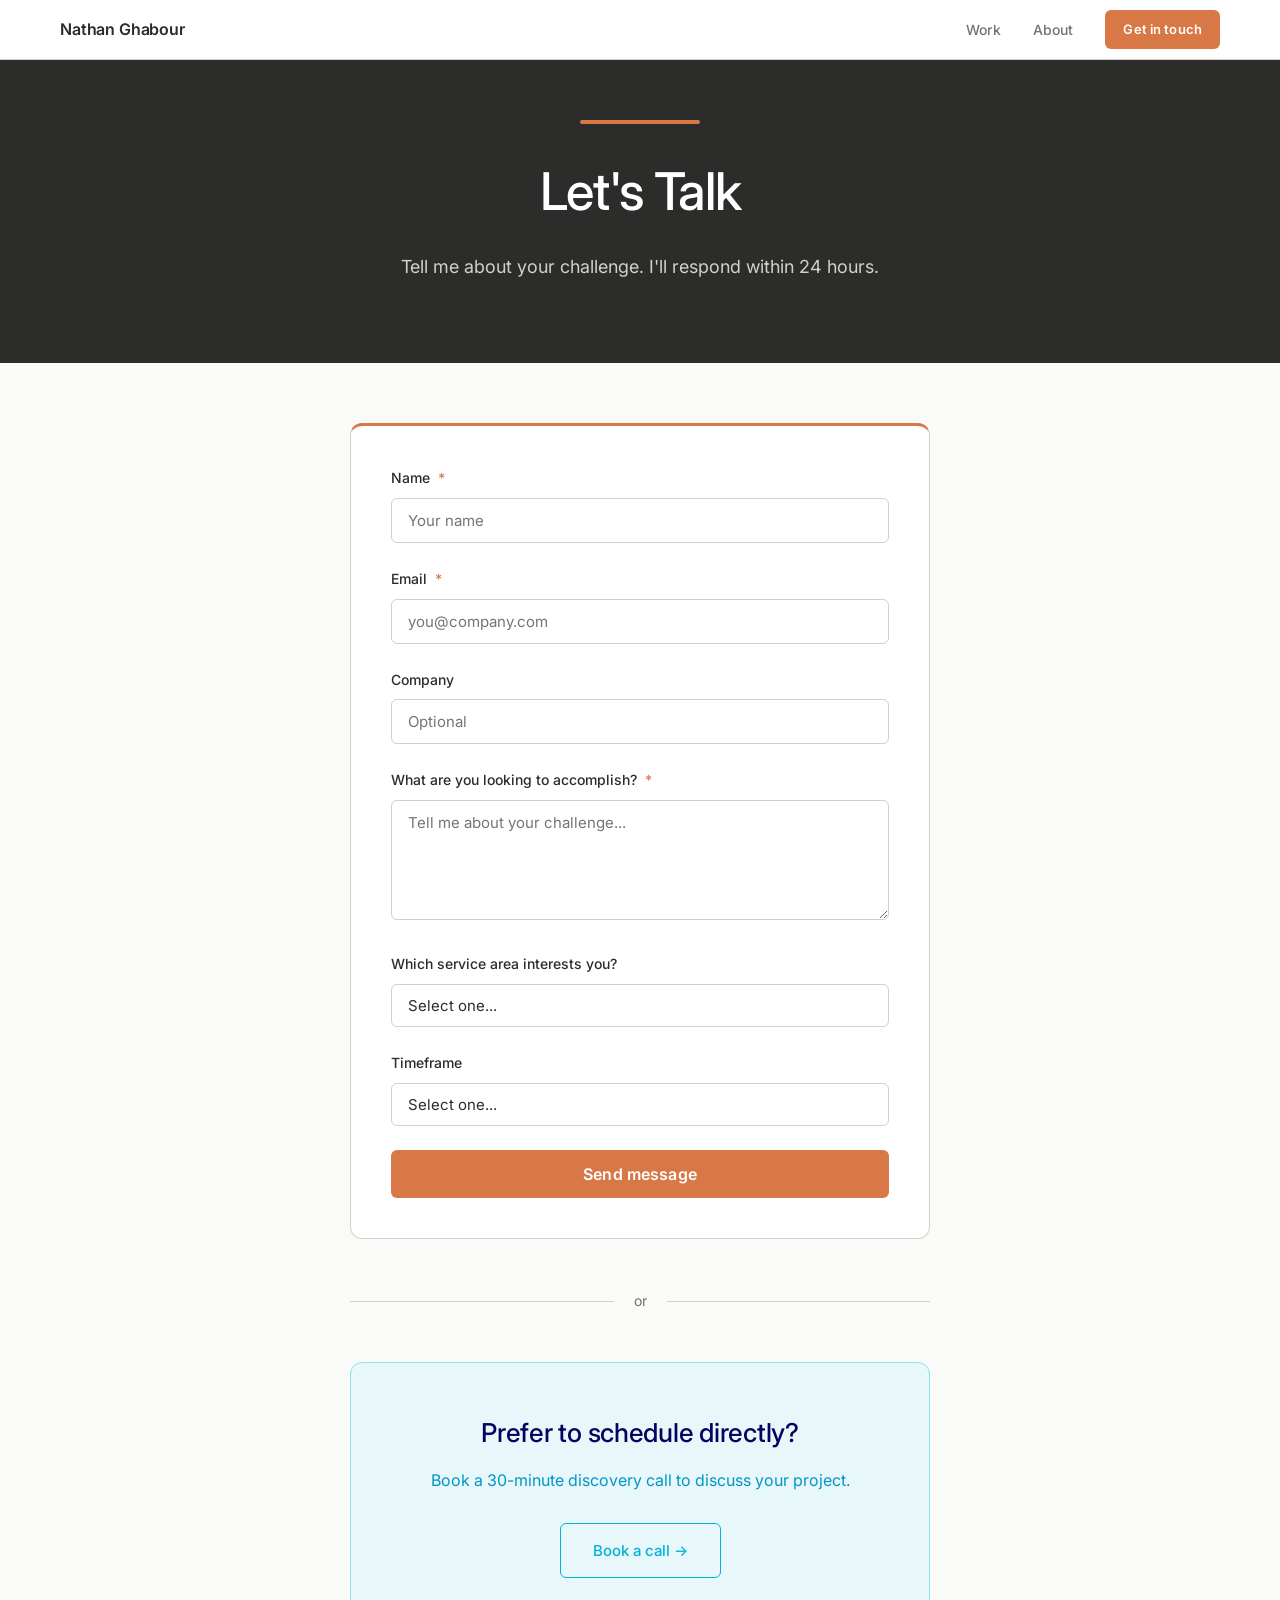
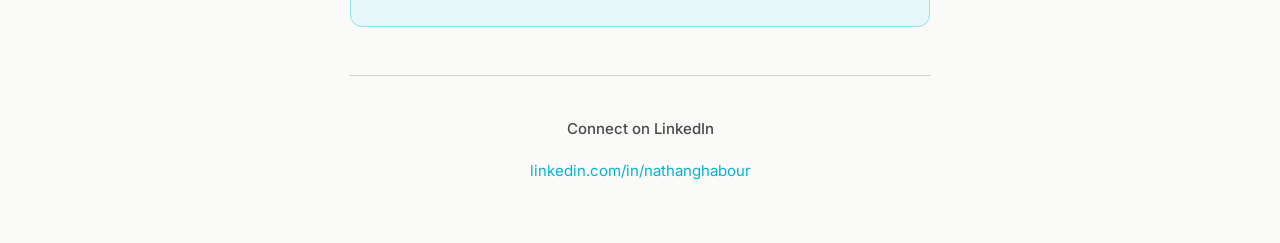
==== contact.html @ dfacf69b "Phase 1 upgrade — new color system, about/contact/case study pages - New color system: Rust Orange (" ====
<!DOCTYPE html>
<html lang="en">
<head>
  <meta charset="UTF-8">
  <meta name="viewport" content="width=device-width, initial-scale=1.0">
  <title>Contact — Nathan Ghabour</title>
  <link rel="preconnect" href="https://fonts.googleapis.com">
  <link href="https://fonts.googleapis.com/css2?family=Inter:wght@400;500;600;700&display=swap" rel="stylesheet">
  <link rel="stylesheet" href="styles.css">
</head>
<body>

  <!-- NAV -->
  <nav class="nav">
    <a href="/" class="nav-logo">Nathan Ghabour</a>
    <div class="nav-links">
      <a href="/#work">Work</a>
      <a href="/about.html">About</a>
      <a href="/contact.html" class="active nav-cta">Get in touch</a>
    </div>
  </nav>

  <!-- HERO -->
  <div class="page-hero">
    <div class="page-hero-accent"></div>
    <h1>Let's Talk</h1>
    <p>Tell me about your challenge. I'll respond within 24 hours.</p>
  </div>

  <!-- CONTACT FORM + CALENDAR -->
  <div class="contact-section">

    <!-- PRIMARY: CONTACT FORM -->
    <div class="form-card">
      <form
        action="https://formspree.io/f/xpwrnkdv"
        method="POST">

        <div class="form-group">
          <label for="name">Name <span class="form-required">*</span></label>
          <input type="text" id="name" name="name" required placeholder="Your name">
        </div>

        <div class="form-group">
          <label for="email">Email <span class="form-required">*</span></label>
          <input type="email" id="email" name="email" required placeholder="you@company.com">
        </div>

        <div class="form-group">
          <label for="company">Company</label>
          <input type="text" id="company" name="company" placeholder="Optional">
        </div>

        <div class="form-group">
          <label for="message">What are you looking to accomplish? <span class="form-required">*</span></label>
          <textarea id="message" name="message" required placeholder="Tell me about your challenge..."></textarea>
        </div>

        <div class="form-group">
          <label for="service">Which service area interests you?</label>
          <select id="service" name="service">
            <option value="">Select one...</option>
            <option value="sizing">Sizing &amp; Strategy</option>
            <option value="data">Data to Design</option>
            <option value="tech">Tech Adoption</option>
            <option value="workflow">Digital Workflow</option>
            <option value="innovation">Innovation Roadmap</option>
            <option value="unsure">Not sure yet</option>
          </select>
        </div>

        <div class="form-group">
          <label for="timeframe">Timeframe</label>
          <select id="timeframe" name="timeframe">
            <option value="">Select one...</option>
            <option value="immediate">Immediate</option>
            <option value="3months">Next 3 months</option>
            <option value="6months">Next 6 months</option>
            <option value="exploring">Exploring</option>
          </select>
        </div>

        <button type="submit" class="submit-btn">Send message</button>
      </form>
    </div>

    <!-- DIVIDER -->
    <div class="contact-divider">
      <span>or</span>
    </div>

    <!-- SECONDARY: CALENDAR -->
    <div class="calendar-card">
      <h3>Prefer to schedule directly?</h3>
      <p>Book a 30-minute discovery call to discuss your project.</p>
      <a href="https://calendar.app.google/raxVFKUH1ApF9yvz9" target="_blank" rel="noopener" class="calendar-btn">Book a call →</a>
    </div>

    <!-- LINKEDIN ONLY -->
    <div class="contact-links-section">
      <h4>Connect on LinkedIn</h4>
      <div class="contact-links">
        <a href="https://linkedin.com/in/nathanghabour" target="_blank" rel="noopener">linkedin.com/in/nathanghabour</a>
      </div>
    </div>

  </div>

</body>
</html>
---- styles.css ----
* { margin: 0; padding: 0; box-sizing: border-box; }

html { scroll-behavior: smooth; }

body {
  font-family: 'Inter', -apple-system, BlinkMacSystemFont, "Segoe UI", Roboto, sans-serif;
  line-height: 1.7;
  color: #2C2C2A;
  background: #FAFAF8;
  -webkit-font-smoothing: antialiased;
  -moz-osx-font-smoothing: grayscale;
}

a { text-decoration: none; color: inherit; }

/* ===== NAV ===== */
.nav {
  background: #FFFFFF;
  border-bottom: 1px solid #D3D1C7;
  padding: 0 60px;
  display: flex;
  align-items: center;
  justify-content: space-between;
  height: 60px;
  position: sticky;
  top: 0;
  z-index: 100;
}

.nav-logo {
  font-size: 16px;
  font-weight: 600;
  color: #2C2C2A;
  letter-spacing: -0.01em;
  text-decoration: none;
}

.nav-links {
  display: flex;
  align-items: center;
  gap: 32px;
}

.nav-links a {
  font-size: 14px;
  font-weight: 500;
  color: #73726C;
  text-decoration: none;
  transition: color 0.18s ease;
  letter-spacing: 0.01em;
}

.nav-links a:hover,
.nav-links a.active {
  color: #2C2C2A;
}

.nav-cta {
  background: #D97847;
  color: #FFFFFF !important;
  padding: 8px 18px;
  border-radius: 6px;
  font-size: 13px !important;
  font-weight: 600 !important;
  transition: background 0.18s ease !important;
}

.nav-cta:hover {
  background: #B85C2F;
  color: #FFFFFF !important;
}

/* ===== HERO (Homepage) ===== */
.hero {
  background: #2C2C2A;
  color: #E5E5E0;
  min-height: 520px;
  display: grid;
  grid-template-columns: 1fr 1fr;
  gap: 0;
}

.hero-content {
  padding: 88px 64px;
  display: flex;
  flex-direction: column;
  justify-content: center;
}

.hero-accent {
  height: 3px;
  width: 48px;
  background: #D97847;
  margin-bottom: 36px;
  border-radius: 2px;
}

.hero h1 {
  font-size: 54px;
  font-weight: 500;
  margin: 0 0 10px 0;
  color: #FFFFFF;
  line-height: 1.08;
  letter-spacing: -0.025em;
}

.hero-tagline {
  font-size: 18px;
  color: #D97847;
  margin: 0 0 28px 0;
  font-weight: 400;
  letter-spacing: 0.01em;
}

.hero-description {
  font-size: 16px;
  line-height: 1.75;
  margin: 0 0 40px 0;
  color: #A8A69E;
  max-width: 440px;
}

.hero-ctas {
  display: flex;
  gap: 12px;
  margin-bottom: 40px;
  flex-wrap: wrap;
}

.hero-contact {
  font-size: 13px;
  color: #6B6A64;
  letter-spacing: 0.01em;
}

.hero-photo {
  background: linear-gradient(160deg, #3A3A38 0%, #232321 100%);
  display: flex;
  align-items: center;
  justify-content: center;
  position: relative;
  overflow: hidden;
}

/* Subtle dot grid texture on photo side */
.hero-photo::before {
  content: '';
  position: absolute;
  inset: 0;
  background-image: radial-gradient(circle, rgba(217,120,71,0.08) 1px, transparent 1px);
  background-size: 28px 28px;
  pointer-events: none;
}

.photo-circle {
  width: 300px;
  height: 300px;
  border-radius: 50%;
  border: 3px solid rgba(217,120,71,0.5);
  position: relative;
  z-index: 1;
  overflow: hidden;
  box-shadow: 0 0 0 8px rgba(217,120,71,0.08), 0 20px 60px rgba(0,0,0,0.3);
}

.photo-circle img {
  width: 100%;
  height: 100%;
  object-fit: cover;
  object-position: center top;
  display: block;
}

/* ===== BUTTONS ===== */
.btn-primary {
  display: inline-block;
  background: #D97847;
  color: #FFFFFF;
  padding: 13px 26px;
  border-radius: 6px;
  font-size: 14px;
  font-weight: 600;
  cursor: pointer;
  transition: background 0.18s ease, transform 0.12s ease;
  letter-spacing: 0.01em;
  text-decoration: none;
}

.btn-primary:hover {
  background: #B85C2F;
  transform: translateY(-1px);
}

.btn-primary:active { transform: translateY(0); }

.btn-secondary {
  display: inline-block;
  background: transparent;
  border: 1px solid rgba(0,180,216,0.6);
  color: #00B4D8;
  padding: 13px 26px;
  border-radius: 6px;
  font-size: 14px;
  font-weight: 500;
  cursor: pointer;
  transition: border-color 0.18s ease, background 0.18s ease, transform 0.12s ease;
  text-decoration: none;
}

.btn-secondary:hover {
  border-color: #00B4D8;
  background: rgba(0,180,216,0.08);
  transform: translateY(-1px);
}

.btn-secondary:active { transform: translateY(0); }

/* ===== SECTIONS ===== */
.section {
  max-width: 1200px;
  margin: 0 auto;
  padding: 80px 60px;
}

/* Anchor offset for sticky nav */
#work, #services, #contact { scroll-margin-top: 20px; }

.section-accent {
  height: 2px;
  width: 40px;
  background: #D97847;
  margin-bottom: 20px;
  border-radius: 2px;
}

.section h2 {
  font-size: 34px;
  font-weight: 500;
  margin: 0 0 14px 0;
  letter-spacing: -0.02em;
  color: #2C2C2A;
}

.section-intro {
  font-size: 16px;
  color: #73726C;
  max-width: 680px;
  margin-bottom: 48px;
  line-height: 1.75;
}

/* ===== PROJECT CARDS ===== */
.projects-grid {
  display: grid;
  grid-template-columns: repeat(2, 1fr);
  gap: 20px;
  margin-bottom: 48px;
}

.project-card {
  background: #FFFFFF;
  border: 1px solid #E8E6DF;
  border-radius: 14px;
  overflow: hidden;
  transition: box-shadow 0.3s cubic-bezier(0.25, 0.46, 0.45, 0.94),
              transform 0.3s cubic-bezier(0.25, 0.46, 0.45, 0.94),
              border-color 0.3s ease;
  text-decoration: none;
  color: inherit;
  display: block;
}

.project-card:hover {
  box-shadow: 0 12px 40px rgba(0,0,0,0.1), 0 2px 8px rgba(0,0,0,0.06);
  transform: translateY(-3px);
  border-color: #D3D1C7;
}

.project-media {
  height: 220px;
  display: flex;
  align-items: center;
  justify-content: center;
  border-bottom: 2px solid #D97847;
  position: relative;
  overflow: hidden;
}

.project-media iframe {
  width: 100%;
  height: 100%;
  border: 0;
  display: block;
}

.project-content {
  padding: 22px 24px 24px;
  background: #F8F8F6;
}

.project-year {
  font-size: 11px;
  color: #D97847;
  font-weight: 600;
  margin-bottom: 8px;
  letter-spacing: 0.06em;
  text-transform: uppercase;
}

.project-card h3 {
  font-size: 21px;
  font-weight: 600;
  margin: 0 0 10px 0;
  letter-spacing: -0.02em;
  color: #2C2C2A;
  line-height: 1.2;
}

.project-description {
  font-size: 14px;
  line-height: 1.65;
  color: #73726C;
  margin: 0 0 16px 0;
}

.project-tags {
  display: flex;
  flex-wrap: wrap;
  gap: 6px;
}

.tag {
  background: rgba(255,255,255,0.8);
  padding: 4px 10px;
  border-radius: 4px;
  font-size: 11px;
  font-weight: 500;
  color: #5F5E5A;
  border: 0.5px solid #D8D6CE;
  letter-spacing: 0.01em;
}

/* Real photo cards */
.card-photo {
  width: 100%;
  height: 100%;
  object-fit: cover;
  display: block;
}

/* ===== SOLS ===== */
.media-sols { background: #0A0A0A; }

/* ===== BODY LABS ===== */
.media-bodylabs {
  background: #FFFFFF;
  padding: 0;
}

.bodylabs-gif {
  width: 100%;
  height: 100%;
  object-fit: contain;
  display: block;
  padding: 8px;
}

/* ===== AMAZON ===== */
.media-amazon {
  background: #000;
  padding: 0;
}

/* ===== NIKE ===== */
.media-nike {
  background: #000;
  padding: 0;
}

/* ===== SERVICES ===== */
.services-section { background: #FAFAF8; }

.services-grid {
  display: grid;
  grid-template-columns: repeat(auto-fit, minmax(200px, 1fr));
  gap: 16px;
  margin-bottom: 40px;
}

.service-card {
  background: #FFFFFF;
  border: 1px solid #E8E6DF;
  border-radius: 10px;
  padding: 26px 24px;
  border-top: 2px solid #D97847;
  transition: box-shadow 0.25s ease, transform 0.25s ease, border-color 0.25s ease;
}

.service-card:hover {
  box-shadow: 0 6px 24px rgba(0,0,0,0.07);
  transform: translateY(-2px);
}

.service-card h3 {
  font-size: 15px;
  font-weight: 600;
  margin: 0 0 10px 0;
  letter-spacing: -0.01em;
  color: #2C2C2A;
}

.service-card p {
  font-size: 13px;
  line-height: 1.65;
  color: #73726C;
  margin: 0;
}

.info-grid {
  display: grid;
  grid-template-columns: 1fr 1fr;
  gap: 20px;
  margin-bottom: 48px;
}

.info-box {
  background: #EFEDE6;
  border-radius: 10px;
  padding: 26px 28px;
}

.info-box h3 {
  font-size: 11px;
  font-weight: 600;
  margin: 0 0 12px 0;
  color: #73726C;
  text-transform: uppercase;
  letter-spacing: 0.08em;
}

.info-box p {
  font-size: 15px;
  line-height: 1.8;
  margin: 0;
  color: #2C2C2A;
}

/* ===== CTA FOOTER ===== */
.cta-footer {
  background: linear-gradient(160deg, #2C2C2A 0%, #1A1A18 100%);
  padding: 80px 60px;
  text-align: center;
  color: white;
}

.cta-footer h2 {
  font-size: 36px;
  font-weight: 500;
  margin: 0 0 16px 0;
  letter-spacing: -0.02em;
  color: #FFFFFF;
}

.cta-footer p {
  font-size: 16px;
  margin: 0 auto 40px;
  color: #8A8880;
  max-width: 480px;
  line-height: 1.75;
}

.cta-buttons {
  display: flex;
  gap: 12px;
  justify-content: center;
  margin-bottom: 28px;
  flex-wrap: wrap;
}

.cta-footer .btn-primary {
  background: #D97847;
  color: #FFFFFF;
}

.cta-footer .btn-primary:hover { background: #B85C2F; }

.cta-footer .btn-secondary {
  border-color: rgba(255,255,255,0.2);
  color: rgba(255,255,255,0.65);
}

.cta-footer .btn-secondary:hover {
  border-color: rgba(255,255,255,0.4);
  background: rgba(255,255,255,0.06);
  color: rgba(255,255,255,0.85);
}

.contact-info {
  font-size: 14px;
  color: #555048;
}

/* ===== PAGE HERO (non-homepage pages) ===== */
.page-hero {
  background: #2C2C2A;
  color: #FAFAF8;
  padding: 60px 60px 80px;
  text-align: center;
}

.page-hero-accent {
  height: 4px;
  width: 120px;
  background: #D97847;
  margin: 0 auto 24px;
  border-radius: 2px;
}

.page-hero h1 {
  font-size: 52px;
  font-weight: 500;
  margin: 0 0 16px 0;
  color: #FFFFFF;
  letter-spacing: -0.025em;
}

.page-hero p {
  font-size: 18px;
  color: #D3D1C7;
  max-width: 600px;
  margin: 0 auto;
}

/* ===== ABOUT PAGE ===== */

/* Hero variant with photo */
.about-hero {
  background: #2C2C2A;
  color: #FAFAF8;
  padding: 80px 60px;
  text-align: center;
}

.about-hero-photo {
  width: 180px;
  height: 180px;
  border-radius: 50%;
  border: 4px solid #D97847;
  margin: 0 auto 32px;
  overflow: hidden;
  display: flex;
  align-items: center;
  justify-content: center;
}

.about-hero-photo img {
  width: 100%;
  height: 100%;
  object-fit: cover;
  object-position: center top;
  display: block;
}

.about-hero h1 {
  font-size: 52px;
  font-weight: 500;
  margin: 0 0 16px 0;
  color: #FFFFFF;
  letter-spacing: -0.025em;
}

.about-hero-tagline {
  font-size: 24px;
  color: #D97847;
  margin-bottom: 16px;
  font-weight: 400;
}

.about-hero-subtitle {
  font-size: 16px;
  color: #D3D1C7;
  max-width: 500px;
  margin: 0 auto;
}

/* Page section (narrower max-width for about/contact) */
.page-section {
  max-width: 1000px;
  margin: 0 auto;
  padding: 80px 60px;
}

.page-section-accent {
  height: 3px;
  width: 60px;
  background: #D97847;
  margin: 0 auto 24px;
  border-radius: 2px;
}

.page-section h2 {
  font-size: 38px;
  font-weight: 500;
  margin: 0 0 16px 0;
  text-align: center;
  color: #2C2C2A;
  letter-spacing: -0.02em;
}

.page-section-intro {
  font-size: 17px;
  color: #4A4A4A;
  text-align: center;
  max-width: 680px;
  margin: 0 auto 48px;
  line-height: 1.7;
}

/* Pillars (How I Think) */
.pillars {
  display: grid;
  grid-template-columns: repeat(3, 1fr);
  gap: 24px;
  margin-bottom: 60px;
}

.pillar {
  background: #FFFFFF;
  border: 0.5px solid #D3D1C7;
  border-radius: 12px;
  padding: 32px;
}

.pillar-rust { border-top: 3px solid #D97847; }
.pillar-cyan { border-top: 3px solid #00B4D8; }
.pillar-mustard { border-top: 3px solid #E9B949; }

.pillar-icon {
  font-size: 32px;
  margin-bottom: 16px;
}

.pillar h3 {
  font-size: 20px;
  font-weight: 600;
  margin: 0 0 12px 0;
  color: #2C2C2A;
  letter-spacing: -0.01em;
}

.pillar p {
  font-size: 15px;
  line-height: 1.7;
  margin: 0;
  color: #4A4A4A;
  font-style: italic;
}

/* Through-line */
.through-line {
  background: #E8F7FA;
  border-left: 4px solid #00B4D8;
  padding: 48px;
  border-radius: 8px;
  margin: 0 0 0 0;
}

.through-line h3 {
  font-size: 13px;
  font-weight: 600;
  letter-spacing: 0.08em;
  text-transform: uppercase;
  color: #0096C7;
  margin: 0 0 20px 0;
}

.through-line-quote {
  font-size: 22px;
  line-height: 1.5;
  margin: 0 0 24px 0;
  color: #03045E;
  font-weight: 500;
  letter-spacing: -0.01em;
}

.through-line p {
  font-size: 16px;
  margin: 0 0 14px 0;
  color: #03045E;
  line-height: 1.7;
}

.through-line p:last-child { margin-bottom: 0; }

/* Timeline */
.timeline {
  position: relative;
  padding-left: 40px;
  margin: 60px 0;
}

.timeline::before {
  content: '';
  position: absolute;
  left: 15px;
  top: 0;
  bottom: 0;
  width: 3px;
  background: linear-gradient(to bottom, #D97847, #00B4D8, #E9B949, #00B4D8, #D97847);
}

.timeline-item {
  position: relative;
  margin-bottom: 48px;
}

.timeline-item:last-child { margin-bottom: 0; }

.timeline-dot {
  position: absolute;
  left: -32px;
  top: 6px;
  width: 14px;
  height: 14px;
  border-radius: 50%;
  border: 3px solid #FAFAF8;
}

.timeline-dot-rust { background: #D97847; }
.timeline-dot-cyan { background: #00B4D8; }
.timeline-dot-mustard { background: #E9B949; }

.timeline-year {
  font-size: 12px;
  color: #D97847;
  font-weight: 600;
  margin-bottom: 6px;
  text-transform: uppercase;
  letter-spacing: 0.06em;
}

.timeline-item h4 {
  font-size: 20px;
  font-weight: 600;
  margin: 0 0 10px 0;
  color: #2C2C2A;
  letter-spacing: -0.01em;
}

.timeline-item p {
  font-size: 15px;
  color: #4A4A4A;
  margin: 0;
  line-height: 1.65;
}

/* Secret Sauce */
.sauce-grid {
  display: grid;
  grid-template-columns: repeat(3, 1fr);
  gap: 24px;
  margin-top: 48px;
}

.sauce-card {
  background: #FFFFFF;
  border-radius: 12px;
  padding: 32px;
  text-align: center;
  border: 0.5px solid #D3D1C7;
}

.sauce-card:nth-child(1) { border-top: 3px solid #D97847; }
.sauce-card:nth-child(2) { border-top: 3px solid #00B4D8; }
.sauce-card:nth-child(3) { border-top: 3px solid #E9B949; }

.sauce-card h4 {
  font-size: 17px;
  font-weight: 600;
  margin: 0 0 12px 0;
  color: #2C2C2A;
  letter-spacing: -0.01em;
}

.sauce-card p {
  font-size: 14px;
  line-height: 1.65;
  color: #4A4A4A;
  margin: 0;
}

/* About CTA */
.about-cta {
  background: linear-gradient(135deg, #2C2C2A 0%, #1A1A18 100%);
  padding: 60px;
  text-align: center;
  border-radius: 12px;
  color: white;
  margin-top: 40px;
}

.about-cta h3 {
  font-size: 34px;
  font-weight: 500;
  margin: 0 0 16px 0;
  color: #FFFFFF;
  letter-spacing: -0.02em;
}

.about-cta p {
  font-size: 17px;
  margin: 0 auto 36px;
  color: #A8A69E;
  max-width: 520px;
  line-height: 1.7;
}

/* ===== CONTACT PAGE ===== */
.contact-section {
  max-width: 700px;
  margin: 0 auto;
  padding: 60px;
}

.form-card {
  background: #FFFFFF;
  border: 0.5px solid #D3D1C7;
  border-radius: 12px;
  padding: 40px;
  margin-bottom: 48px;
  border-top: 3px solid #D97847;
}

.form-group {
  margin-bottom: 24px;
}

.form-group label {
  display: block;
  font-size: 14px;
  font-weight: 500;
  margin-bottom: 8px;
  color: #2C2C2A;
}

.form-required {
  color: #D97847;
  margin-left: 4px;
}

.form-group input[type="text"],
.form-group input[type="email"],
.form-group textarea,
.form-group select {
  width: 100%;
  padding: 12px 16px;
  font-size: 15px;
  border: 0.5px solid #D3D1C7;
  border-radius: 6px;
  font-family: inherit;
  background: #FFFFFF;
  color: #2C2C2A;
  transition: all 0.2s;
  outline: none;
  -webkit-appearance: none;
}

.form-group input:focus,
.form-group textarea:focus,
.form-group select:focus {
  border-color: #D97847;
  box-shadow: 0 0 0 3px rgba(217,120,71,0.1);
}

.form-group textarea {
  min-height: 120px;
  resize: vertical;
}

.submit-btn {
  background: #D97847;
  color: #FFFFFF;
  padding: 14px 32px;
  border-radius: 6px;
  font-size: 16px;
  font-weight: 600;
  border: none;
  cursor: pointer;
  width: 100%;
  transition: background 0.2s;
  font-family: inherit;
  letter-spacing: 0.01em;
}

.submit-btn:hover { background: #B85C2F; }

/* Contact divider */
.contact-divider {
  text-align: center;
  margin: 48px 0;
  position: relative;
}

.contact-divider::before {
  content: '';
  position: absolute;
  left: 0;
  right: 0;
  top: 50%;
  height: 1px;
  background: #D3D1C7;
}

.contact-divider span {
  position: relative;
  background: #FAFAF8;
  padding: 0 20px;
  font-size: 14px;
  color: #73726C;
}

/* Calendar section */
.calendar-card {
  text-align: center;
  background: #E8F7FA;
  border-radius: 12px;
  padding: 48px;
  border: 0.5px solid #90E0EF;
}

.calendar-card h3 {
  font-size: 26px;
  font-weight: 500;
  margin: 0 0 12px 0;
  color: #03045E;
  letter-spacing: -0.01em;
}

.calendar-card p {
  font-size: 16px;
  color: #0096C7;
  margin: 0 0 28px 0;
}

.calendar-btn {
  background: transparent;
  border: 1px solid #00B4D8;
  color: #00B4D8;
  padding: 14px 32px;
  border-radius: 6px;
  font-size: 15px;
  font-weight: 500;
  cursor: pointer;
  text-decoration: none;
  display: inline-block;
  transition: all 0.2s;
}

.calendar-btn:hover { background: rgba(0,180,216,0.1); }

/* Contact info links */
.contact-links-section {
  text-align: center;
  margin-top: 48px;
  padding-top: 40px;
  border-top: 1px solid #D3D1C7;
}

.contact-links-section h4 {
  font-size: 15px;
  font-weight: 500;
  margin: 0 0 16px 0;
  color: #4A4A4A;
}

.contact-links {
  display: flex;
  justify-content: center;
  gap: 24px;
  flex-wrap: wrap;
}

.contact-links a {
  color: #00B4D8;
  text-decoration: none;
  font-size: 15px;
  transition: color 0.2s;
}

.contact-links a:hover {
  color: #0096C7;
  text-decoration: underline;
}

/* ===== SOLS CASE STUDY ===== */
.case-hero {
  background: #2C2C2A;
  color: #FAFAF8;
  padding: 80px 60px;
  text-align: center;
}

.case-hero-accent {
  height: 4px;
  width: 80px;
  background: #D97847;
  margin: 0 auto 24px;
  border-radius: 2px;
}

.case-hero-year {
  font-size: 13px;
  color: #D97847;
  font-weight: 600;
  margin-bottom: 12px;
  letter-spacing: 0.08em;
  text-transform: uppercase;
}

.case-hero h1 {
  font-size: 52px;
  font-weight: 500;
  margin: 0 0 16px 0;
  line-height: 1.1;
  color: #FFFFFF;
  letter-spacing: -0.025em;
}

.case-hero-subtitle {
  font-size: 20px;
  color: #D3D1C7;
  max-width: 600px;
  margin: 0 auto 48px;
  line-height: 1.6;
}

.case-hero-media {
  max-width: 820px;
  margin: 0 auto;
  border-radius: 12px;
  overflow: hidden;
  border: 2px solid rgba(217,120,71,0.4);
  position: relative;
  padding-bottom: 50%;
  background: #1A1A18;
}

.case-hero-media iframe {
  position: absolute;
  top: 0; left: 0;
  width: 100%;
  height: 100%;
  border: 0;
}

/* Case study sections */
.case-section {
  max-width: 1000px;
  margin: 0 auto;
  padding: 80px 60px;
}

.case-label {
  font-size: 12px;
  color: #D97847;
  font-weight: 600;
  letter-spacing: 0.08em;
  margin-bottom: 12px;
  text-transform: uppercase;
}

.case-section h2 {
  font-size: 34px;
  font-weight: 500;
  margin: 0 0 20px 0;
  line-height: 1.2;
  color: #2C2C2A;
  letter-spacing: -0.02em;
}

.case-section p {
  font-size: 17px;
  line-height: 1.7;
  margin: 0 0 20px 0;
  color: #4A4A4A;
}

.case-section p:last-child { margin-bottom: 0; }

/* Split layout */
.case-split {
  display: grid;
  grid-template-columns: 1fr 1fr;
  gap: 48px;
  margin: 48px 0;
  align-items: start;
}

.case-split-text h3 {
  font-size: 19px;
  font-weight: 600;
  margin: 0 0 16px 0;
  color: #2C2C2A;
  letter-spacing: -0.01em;
}

.case-split-text ul {
  list-style: none;
  padding: 0;
  margin: 0;
}

.case-split-text li {
  font-size: 15px;
  line-height: 1.65;
  margin-bottom: 14px;
  padding-left: 24px;
  position: relative;
  color: #4A4A4A;
}

.case-split-text li::before {
  content: "→";
  position: absolute;
  left: 0;
  color: #00B4D8;
  font-weight: 600;
}

.case-visual {
  background: #FFFFFF;
  border-radius: 12px;
  border: 1px dashed #D3D1C7;
  display: flex;
  align-items: center;
  justify-content: center;
  min-height: 240px;
  color: #B4B2A9;
  font-size: 13px;
  text-align: center;
  line-height: 1.6;
  padding: 24px;
}

.case-visual img {
  width: 100%;
  height: 100%;
  object-fit: cover;
  border-radius: 12px;
}

/* Key insight callout */
.key-insight {
  background: #FDF9EC;
  border-left: 4px solid #E9B949;
  padding: 28px 32px;
  border-radius: 8px;
  margin: 40px 0;
}

.key-insight p {
  font-size: 17px;
  margin: 0;
  color: #2C2C2A;
  line-height: 1.7;
}

.key-insight strong {
  color: #9D7210;
  font-weight: 600;
}

/* Outcome callout */
.outcome-box {
  background: #E8F7FA;
  border-left: 4px solid #00B4D8;
  padding: 32px 36px;
  border-radius: 8px;
  margin: 40px 0;
}

.outcome-label {
  font-size: 12px;
  color: #0096C7;
  font-weight: 600;
  letter-spacing: 0.08em;
  margin-bottom: 12px;
  text-transform: uppercase;
}

.outcome-box h3 {
  font-size: 26px;
  font-weight: 500;
  margin: 0 0 12px 0;
  color: #03045E;
  letter-spacing: -0.01em;
}

.outcome-box p {
  font-size: 17px;
  margin: 0;
  color: #03045E;
  line-height: 1.7;
}

/* Process cards */
.process-grid {
  display: grid;
  grid-template-columns: repeat(3, 1fr);
  gap: 24px;
  margin-top: 40px;
}

.process-card {
  background: #FFFFFF;
  border-radius: 12px;
  padding: 28px 24px;
  text-align: center;
  border: 0.5px solid #D3D1C7;
  border-top: 3px solid #D97847;
}

.process-card h4 {
  font-size: 17px;
  font-weight: 600;
  margin: 0 0 8px 0;
  color: #2C2C2A;
  letter-spacing: -0.01em;
}

.process-card p {
  font-size: 14px;
  margin: 0;
  color: #73726C;
  line-height: 1.6;
}

.process-icon {
  font-size: 32px;
  margin-bottom: 16px;
}

/* Case CTA */
.case-cta {
  background: #FFFFFF;
  padding: 60px;
  text-align: center;
  border-radius: 12px;
  border: 0.5px solid #D3D1C7;
  margin-top: 60px;
}

.case-cta h3 {
  font-size: 30px;
  font-weight: 500;
  margin: 0 0 16px 0;
  color: #2C2C2A;
  letter-spacing: -0.02em;
}

.case-cta p {
  font-size: 17px;
  color: #4A4A4A;
  margin: 0 0 32px 0;
  line-height: 1.7;
}

/* Back link */
.breadcrumb {
  padding: 20px 60px;
  background: #FFFFFF;
  border-bottom: 1px solid #E8E6DF;
}

.breadcrumb a {
  font-size: 13px;
  color: #73726C;
  text-decoration: none;
  display: inline-flex;
  align-items: center;
  gap: 6px;
  transition: color 0.18s;
}

.breadcrumb a:hover { color: #2C2C2A; }

/* ===== RESPONSIVE ===== */
@media (max-width: 900px) {
  .pillars { grid-template-columns: 1fr; }
  .sauce-grid { grid-template-columns: 1fr 1fr; }
  .process-grid { grid-template-columns: 1fr 1fr; }
  .case-split { grid-template-columns: 1fr; gap: 32px; }
}

@media (max-width: 768px) {
  .nav { padding: 0 24px; }
  .nav-links { gap: 20px; }

  .hero {
    grid-template-columns: 1fr;
    min-height: auto;
  }

  .hero-content {
    padding: 64px 28px 48px;
  }

  .hero h1 { font-size: 40px; }
  .hero-description { max-width: 100%; }

  .hero-photo {
    padding: 48px 28px;
    min-height: 260px;
  }

  .photo-circle {
    width: 200px;
    height: 200px;
  }

  .section { padding: 60px 24px; }
  .page-section { padding: 60px 24px; }
  .case-section { padding: 60px 24px; }
  .contact-section { padding: 40px 24px; }

  .projects-grid { grid-template-columns: 1fr; }
  .info-grid { grid-template-columns: 1fr; }
  .pillars { grid-template-columns: 1fr; }
  .sauce-grid { grid-template-columns: 1fr; }
  .process-grid { grid-template-columns: 1fr; }
  .case-split { grid-template-columns: 1fr; }

  .cta-footer { padding: 64px 28px; }
  .about-cta { padding: 40px 24px; }
  .through-line { padding: 32px 28px; }
  .breadcrumb { padding: 16px 24px; }

  .case-hero { padding: 60px 24px; }
  .case-hero h1 { font-size: 38px; }
  .case-hero-subtitle { font-size: 17px; }

  .about-hero { padding: 60px 24px; }
  .about-hero h1 { font-size: 40px; }

  .page-hero { padding: 48px 24px 60px; }
  .page-hero h1 { font-size: 40px; }

  .services-grid { grid-template-columns: 1fr 1fr; }
}

@media (max-width: 480px) {
  .hero h1 { font-size: 34px; }
  .services-grid { grid-template-columns: 1fr; }
  .hero-ctas { flex-direction: column; }
  .btn-primary, .btn-secondary { text-align: center; }
  .cta-buttons { flex-direction: column; align-items: center; }
  .nav-links .nav-cta { display: none; }
}
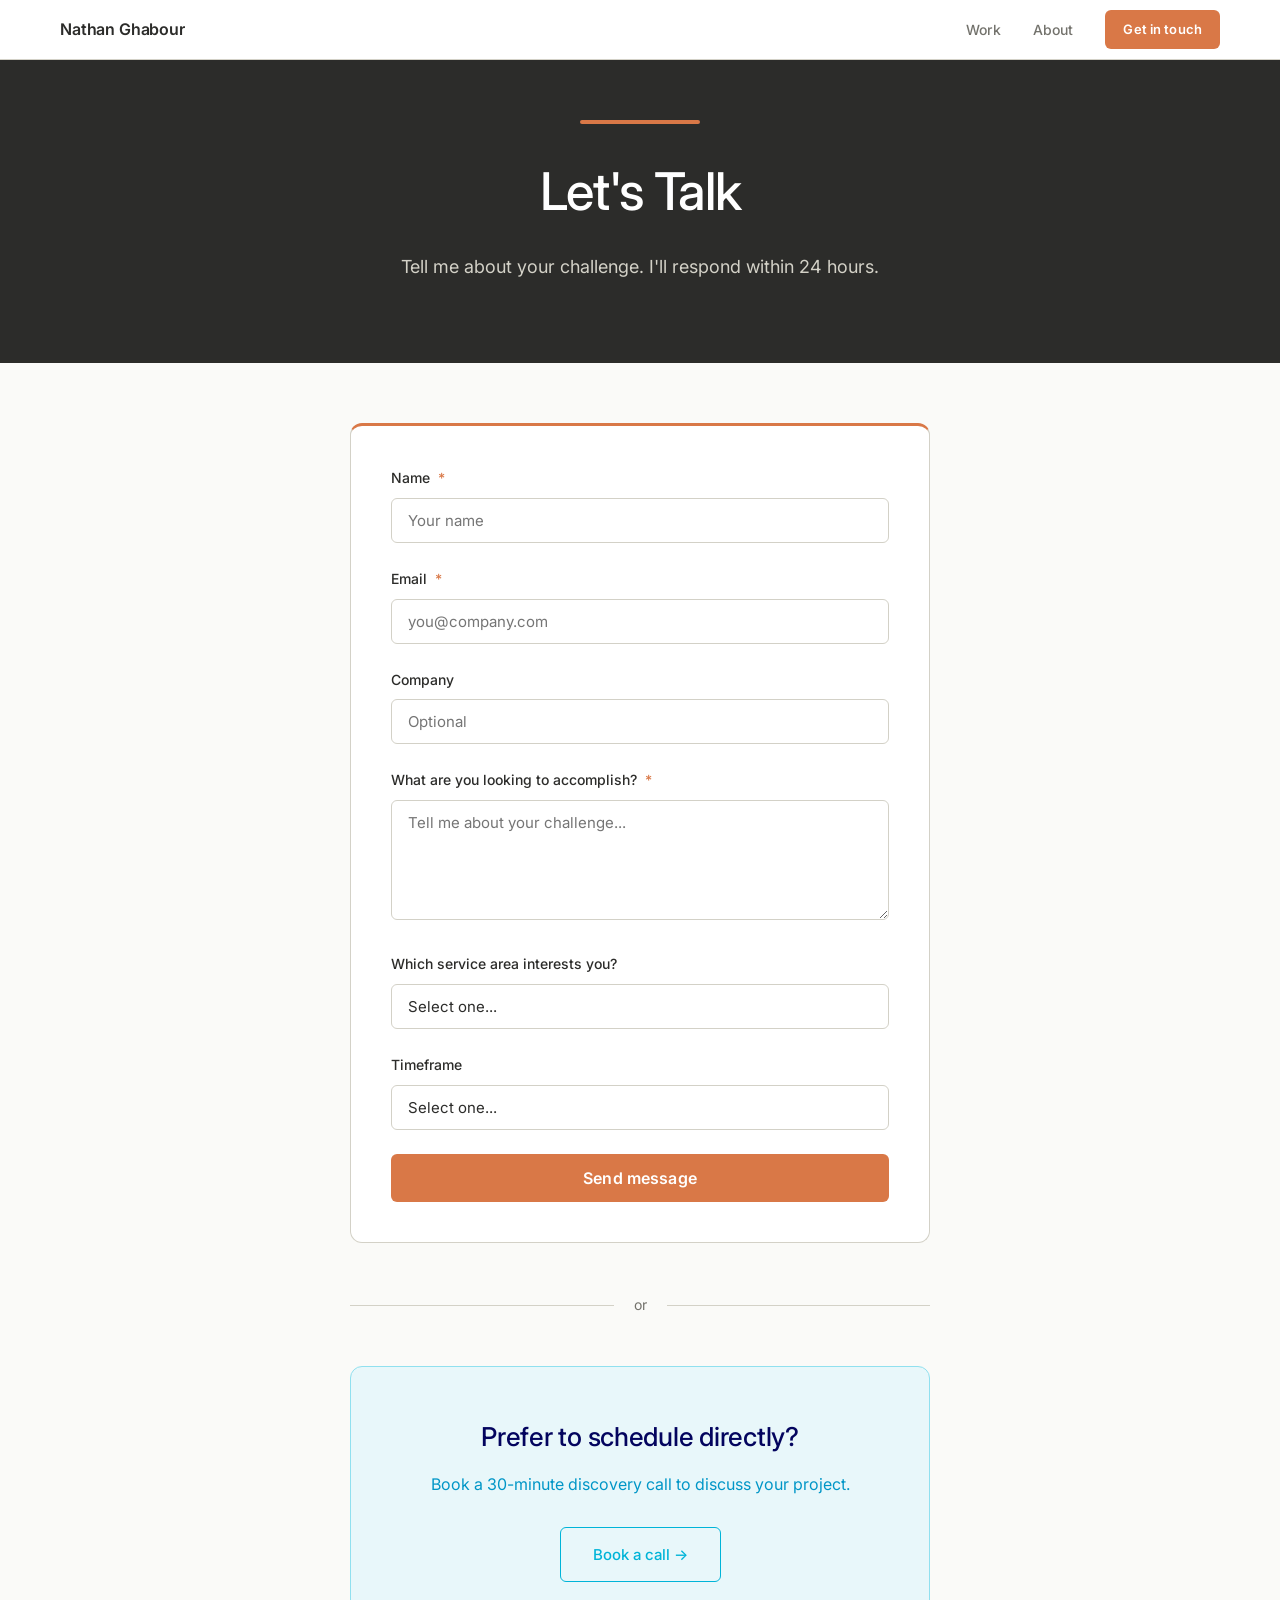
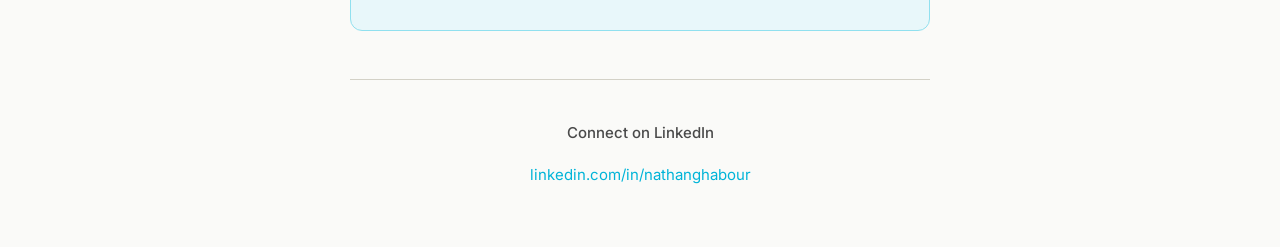
==== commit ab755c32: "Fix broken contact form - mailto fallback to hello@nathanghabour.com Formspree ID xpwrnkdv was inval" ====
--- a/contact.html
+++ b/contact.html
@@ -32,9 +32,7 @@
 
     <!-- PRIMARY: CONTACT FORM -->
     <div class="form-card">
-      <form
-        action="https://formspree.io/f/xpwrnkdv"
-        method="POST">
+      <form id="contact-form">
 
         <div class="form-group">
           <label for="name">Name <span class="form-required">*</span></label>
@@ -84,6 +82,32 @@
       </form>
     </div>
 
+    <script>
+      document.getElementById('contact-form').addEventListener('submit', function(e) {
+        e.preventDefault();
+        var name     = document.getElementById('name').value;
+        var email    = document.getElementById('email').value;
+        var company  = document.getElementById('company').value;
+        var message  = document.getElementById('message').value;
+        var service  = document.getElementById('service').value;
+        var timeframe = document.getElementById('timeframe').value;
+
+        var subject = 'New inquiry from ' + name + (company ? ' (' + company + ')' : '');
+        var body =
+          'Name: ' + name + '\n' +
+          'Email: ' + email + '\n' +
+          (company ? 'Company: ' + company + '\n' : '') +
+          (service  ? 'Service area: ' + service + '\n' : '') +
+          (timeframe ? 'Timeframe: ' + timeframe + '\n' : '') +
+          '\nMessage:\n' + message;
+
+        window.location.href =
+          'mailto:hello@nathanghabour.com' +
+          '?subject=' + encodeURIComponent(subject) +
+          '&body=' + encodeURIComponent(body);
+      });
+    </script>
+
     <!-- DIVIDER -->
     <div class="contact-divider">
       <span>or</span>
--- a/styles.css
+++ b/styles.css
@@ -1284,6 +1284,141 @@
 
 .breadcrumb a:hover { color: #2C2C2A; }
 
+/* ===== LOGOS SECTION ===== */
+.logos-section {
+  background: #FAFAF8;
+  border-top: 1px solid #E8E6DF;
+  border-bottom: 1px solid #E8E6DF;
+  padding: 32px 60px;
+}
+
+.logos-inner {
+  max-width: 1200px;
+  margin: 0 auto;
+  display: flex;
+  align-items: center;
+  gap: 40px;
+}
+
+.logos-label {
+  font-size: 11px;
+  font-weight: 600;
+  letter-spacing: 0.1em;
+  text-transform: uppercase;
+  color: #B4B2A9;
+  white-space: nowrap;
+  flex-shrink: 0;
+}
+
+.logos-row {
+  display: flex;
+  align-items: center;
+  gap: 0;
+  flex: 1;
+}
+
+.logo-item {
+  flex: 1;
+  display: flex;
+  align-items: center;
+  justify-content: center;
+  padding: 12px 24px;
+  border-right: 1px solid #E8E6DF;
+  text-decoration: none;
+  transition: opacity 0.2s ease;
+  opacity: 0.45;
+}
+
+.logo-item:last-child { border-right: none; }
+
+.logo-item:hover { opacity: 1; }
+
+.logo-text {
+  font-weight: 700;
+  letter-spacing: -0.01em;
+  color: #2C2C2A;
+  line-height: 1;
+  user-select: none;
+}
+
+.logo-sols {
+  font-size: 22px;
+  letter-spacing: 0.08em;
+  font-weight: 800;
+}
+
+.logo-bodylabs {
+  font-size: 16px;
+  font-weight: 600;
+  letter-spacing: -0.02em;
+}
+
+.logo-amazon {
+  font-size: 22px;
+  font-weight: 400;
+  letter-spacing: -0.03em;
+  font-style: italic;
+}
+
+.logo-nike {
+  font-size: 22px;
+  letter-spacing: 0.12em;
+  font-weight: 900;
+}
+
+/* ===== TESTIMONIALS ===== */
+.testimonials-section {
+  background: #FFFFFF;
+}
+
+.testimonials-grid {
+  display: grid;
+  grid-template-columns: repeat(2, 1fr);
+  gap: 20px;
+}
+
+.testimonial-card {
+  background: #FFFFFF;
+  border: 1px solid #E8E6DF;
+  border-radius: 12px;
+  padding: 32px;
+  display: flex;
+  flex-direction: column;
+  gap: 24px;
+}
+
+.testimonial-rust  { border-top: 3px solid #D97847; }
+.testimonial-cyan  { border-top: 3px solid #00B4D8; }
+.testimonial-mustard { border-top: 3px solid #E9B949; }
+
+.testimonial-quote {
+  font-size: 15px;
+  line-height: 1.75;
+  color: #4A4A4A;
+  margin: 0;
+  font-style: italic;
+  flex: 1;
+}
+
+.testimonial-author {
+  display: flex;
+  flex-direction: column;
+  gap: 4px;
+}
+
+.testimonial-name {
+  font-size: 14px;
+  font-weight: 600;
+  color: #2C2C2A;
+  letter-spacing: -0.01em;
+}
+
+.testimonial-title {
+  font-size: 12px;
+  color: #73726C;
+  line-height: 1.5;
+}
+
 /* ===== RESPONSIVE ===== */
 @media (max-width: 900px) {
   .pillars { grid-template-columns: 1fr; }
@@ -1292,7 +1427,15 @@
   .case-split { grid-template-columns: 1fr; gap: 32px; }
 }
 
+@media (max-width: 900px) {
+  .testimonials-grid { grid-template-columns: 1fr; }
+}
+
 @media (max-width: 768px) {
+  .logos-section { padding: 24px; }
+  .logos-inner { flex-direction: column; gap: 16px; align-items: flex-start; }
+  .logos-row { width: 100%; gap: 0; }
+  .logo-item { padding: 10px 12px; }
   .nav { padding: 0 24px; }
   .nav-links { gap: 20px; }
 
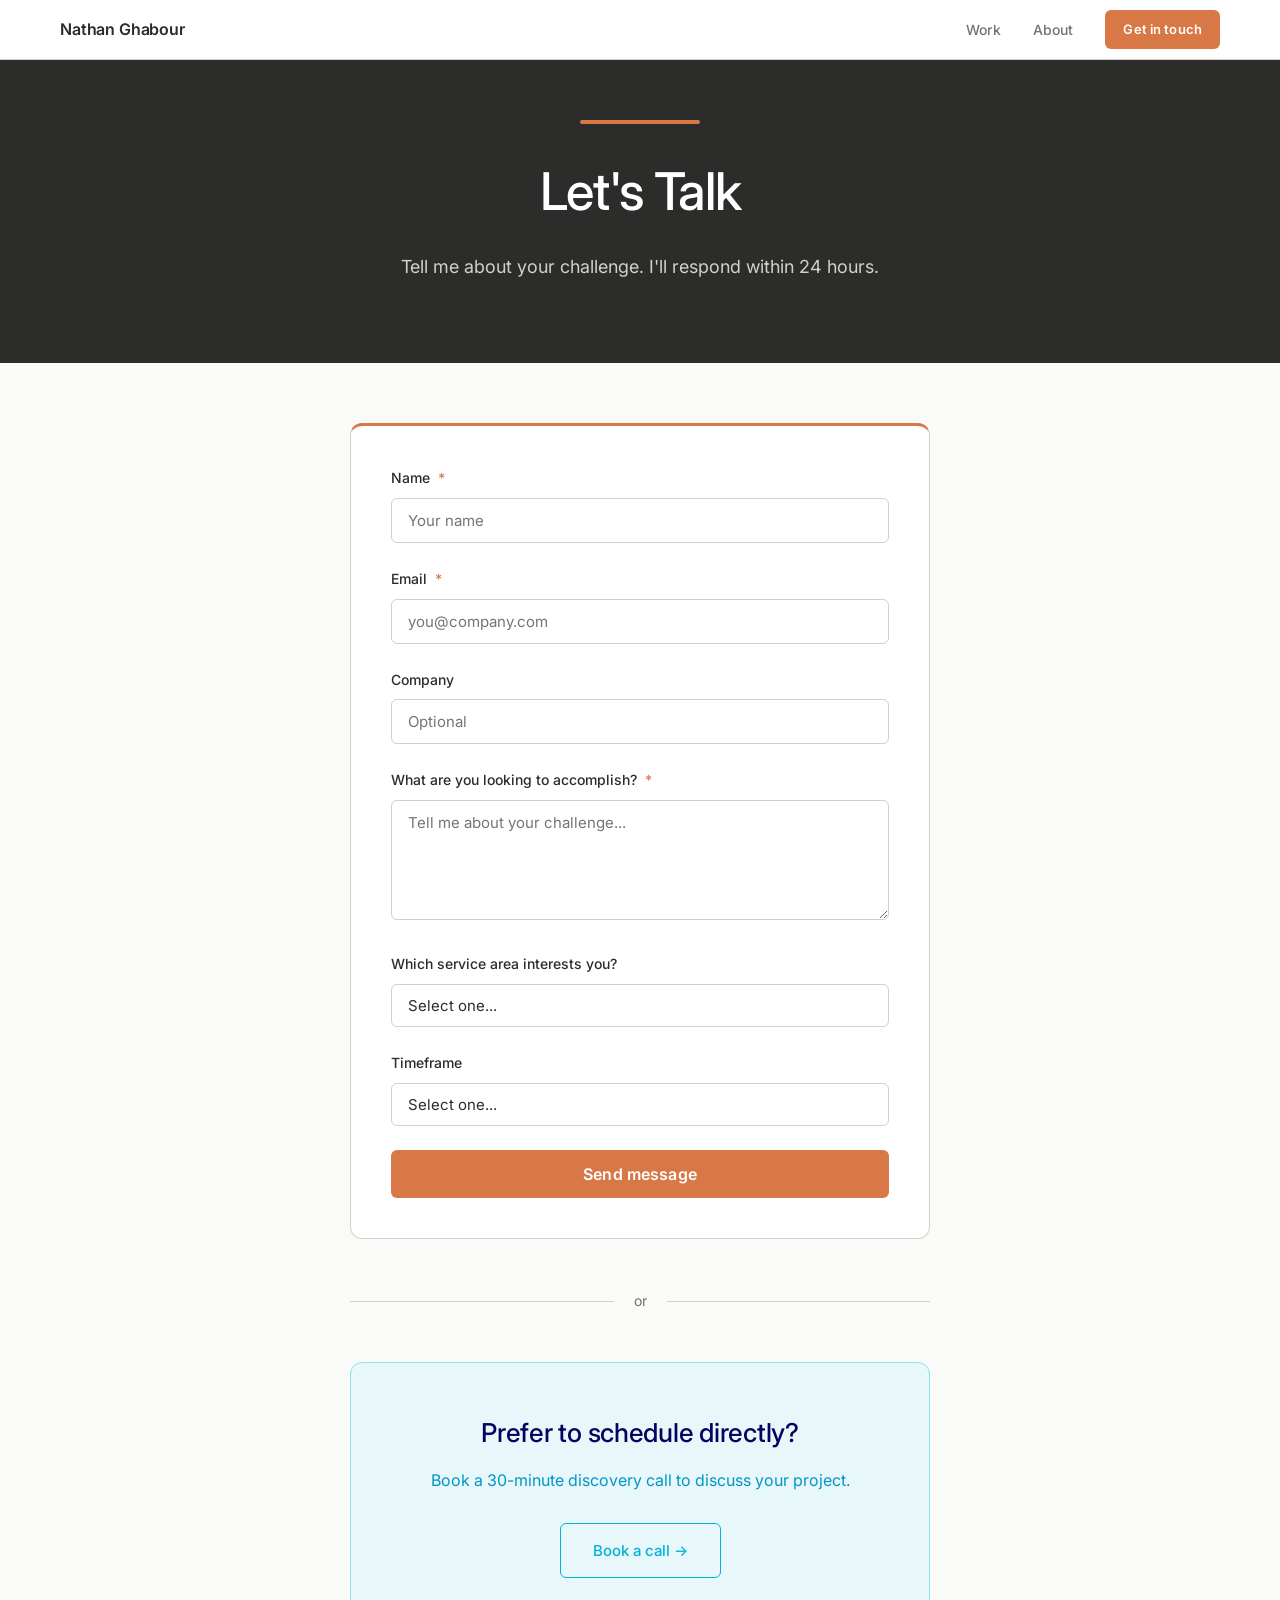
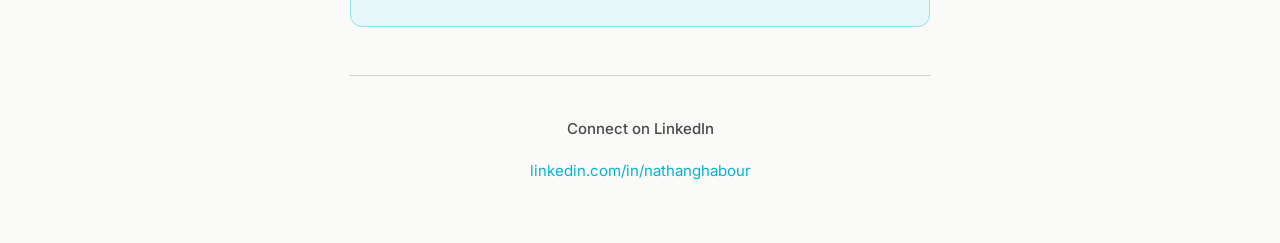
==== commit 390346ea: "Wire contact form to Formspree mwvzppkl Replaces mailto fallback with proper Formspree endpoint. Sub" ====
--- a/contact.html
+++ b/contact.html
@@ -32,7 +32,7 @@
 
     <!-- PRIMARY: CONTACT FORM -->
     <div class="form-card">
-      <form id="contact-form">
+      <form id="contact-form" action="https://formspree.io/f/mwvzppkl" method="POST">
 
         <div class="form-group">
           <label for="name">Name <span class="form-required">*</span></label>
@@ -82,31 +82,6 @@
       </form>
     </div>
 
-    <script>
-      document.getElementById('contact-form').addEventListener('submit', function(e) {
-        e.preventDefault();
-        var name     = document.getElementById('name').value;
-        var email    = document.getElementById('email').value;
-        var company  = document.getElementById('company').value;
-        var message  = document.getElementById('message').value;
-        var service  = document.getElementById('service').value;
-        var timeframe = document.getElementById('timeframe').value;
-
-        var subject = 'New inquiry from ' + name + (company ? ' (' + company + ')' : '');
-        var body =
-          'Name: ' + name + '\n' +
-          'Email: ' + email + '\n' +
-          (company ? 'Company: ' + company + '\n' : '') +
-          (service  ? 'Service area: ' + service + '\n' : '') +
-          (timeframe ? 'Timeframe: ' + timeframe + '\n' : '') +
-          '\nMessage:\n' + message;
-
-        window.location.href =
-          'mailto:hello@nathanghabour.com' +
-          '?subject=' + encodeURIComponent(subject) +
-          '&body=' + encodeURIComponent(body);
-      });
-    </script>
 
     <!-- DIVIDER -->
     <div class="contact-divider">
